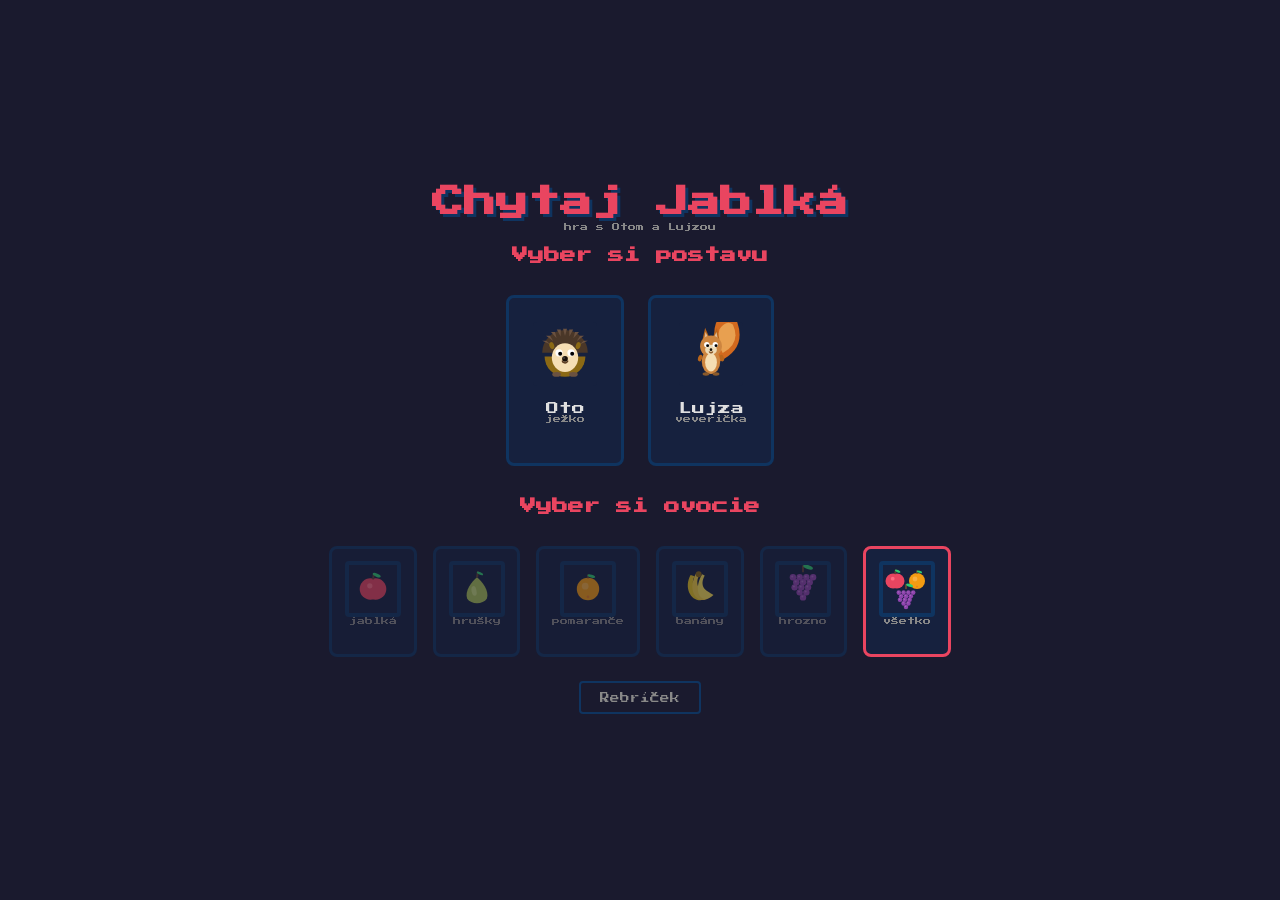
==== index.html @ d964cf7b "Show high-score in HUD, expand leaderboard to top 15 - HUD shows personal high-score (localStorage) " ====
<!DOCTYPE html>
<html lang="en">
<head>
    <meta charset="UTF-8">
    <meta name="viewport" content="width=device-width, initial-scale=1.0">
    <title>Chytaj Jablká - Oto & Lujza</title>
    <link rel="stylesheet" href="static/css/style.css">
</head>
<body>
    <h1>Chytaj Jablká</h1>
    <p class="subtitle">hra s Otom a Lujzou</p>

    <div id="char-select">
        <h2>Vyber si postavu</h2>
        <div class="char-options">
            <div class="char-option" onclick="selectCharacter('oto')">
                <canvas id="oto-preview"></canvas>
                <div class="name">Oto</div>
                <div class="subtitle">ježko</div>
            </div>
            <div class="char-option" onclick="selectCharacter('lujza')">
                <canvas id="lujza-preview"></canvas>
                <div class="name">Lujza</div>
                <div class="subtitle">veverička</div>
            </div>
        </div>

        <h2 class="fruit-title">Vyber si ovocie</h2>
        <div class="fruit-options">
            <div class="fruit-option" onclick="selectFruit('apple', this)">
                <canvas id="apple-preview"></canvas>
                <div class="subtitle">jablká</div>
            </div>
            <div class="fruit-option" onclick="selectFruit('pear', this)">
                <canvas id="pear-preview"></canvas>
                <div class="subtitle">hrušky</div>
            </div>
            <div class="fruit-option" onclick="selectFruit('orange', this)">
                <canvas id="orange-preview"></canvas>
                <div class="subtitle">pomaranče</div>
            </div>
            <div class="fruit-option" onclick="selectFruit('banana', this)">
                <canvas id="banana-preview"></canvas>
                <div class="subtitle">banány</div>
            </div>
            <div class="fruit-option" onclick="selectFruit('grapes', this)">
                <canvas id="grapes-preview"></canvas>
                <div class="subtitle">hrozno</div>
            </div>
            <div class="fruit-option active" onclick="selectFruit('all', this)">
                <canvas id="all-preview"></canvas>
                <div class="subtitle">všetko</div>
            </div>
        </div>

        <button class="leaderboard-btn" onclick="showLeaderboard()">Rebríček</button>
    </div>

    <div id="game-screen">
        <div id="hud">
            <div>Najlepšie: <span id="high-score">0</span></div>
            <div id="lives">❤❤❤</div>
        </div>
        <canvas id="game-canvas"></canvas>
        <div id="mobile-controls">
            <button id="btn-left">&#9664;</button>
            <button id="btn-right">&#9654;</button>
        </div>

        <div id="game-over">
            <h2>Koniec hry!</h2>
            <div class="score">Skóre: <span id="final-score">0</span></div>
            <div id="name-input-area">
                <input type="text" id="player-name" placeholder="Tvoje meno" maxlength="20"
                    autocomplete="off" spellcheck="false">
                <button onclick="submitScore()">Uložiť skóre</button>
            </div>
            <div id="score-saved" style="display:none">
                <p class="saved-msg">Uložené!</p>
            </div>
            <button onclick="restartGame()">Hrať znova</button>
            <button onclick="backToSelect()">Zmeniť postavu</button>
        </div>
    </div>

    <div id="leaderboard" style="display:none">
        <h2>Rebríček</h2>
        <div class="lb-tabs">
            <button class="lb-tab active" onclick="switchTab('weekly', this)">Týždeň</button>
            <button class="lb-tab" onclick="switchTab('total', this)">Celkovo</button>
        </div>
        <div id="lb-list"></div>
        <button onclick="hideLeaderboard()">Späť</button>
    </div>

    <script src="static/js/sprites.js"></script>
    <script src="static/js/sounds.js"></script>
    <script src="static/js/game.js"></script>
</body>
</html>
---- static/css/style.css ----
@import url('https://fonts.googleapis.com/css2?family=Press+Start+2P&display=swap');

* { margin: 0; padding: 0; box-sizing: border-box; }

body {
    background: #1a1a2e;
    color: #e0e0e0;
    font-family: 'Press Start 2P', monospace;
    display: flex;
    flex-direction: column;
    align-items: center;
    justify-content: center;
    min-height: 100dvh;
    overflow: hidden;
    padding: 0.5rem;
}

h1 {
    font-size: clamp(1rem, 5vw, 2rem);
    color: #e94560;
    margin-bottom: 0.3rem;
    text-shadow: 3px 3px 0 #0f3460;
}

.subtitle {
    font-size: 0.5rem;
    color: #888;
    margin-bottom: 1rem;
}

canvas {
    border: 4px solid #0f3460;
    border-radius: 4px;
    image-rendering: pixelated;
    background: #16213e;
    max-width: 100%;
    max-height: calc(100dvh - 120px);
    width: auto;
    height: auto;
}

#hud {
    display: flex;
    justify-content: space-between;
    width: 100%;
    max-width: 480px;
    padding: 0.5rem 0;
    font-size: 0.7rem;
}

#hud span {
    color: #e94560;
}

/* Character select screen */
#char-select {
    text-align: center;
}

#char-select h2 {
    font-size: 1rem;
    margin-bottom: 2rem;
    color: #e94560;
}

.char-options {
    display: flex;
    gap: 1.5rem;
    justify-content: center;
}

.fruit-title {
    margin-top: 2rem !important;
}

.fruit-options {
    display: flex;
    gap: 1rem;
    justify-content: center;
}

.fruit-option {
    cursor: pointer;
    text-align: center;
    padding: 0.8rem;
    border: 3px solid #0f3460;
    border-radius: 8px;
    background: #16213e;
    transition: all 0.2s;
    opacity: 0.5;
}

.fruit-option:hover {
    border-color: #e94560;
    opacity: 0.8;
}

.fruit-option.active {
    border-color: #e94560;
    opacity: 1;
}

.char-option {
    cursor: pointer;
    text-align: center;
    padding: 1.5rem;
    border: 3px solid #0f3460;
    border-radius: 8px;
    background: #16213e;
    transition: all 0.2s;
}

.char-option:hover {
    border-color: #e94560;
    transform: scale(1.05);
}

.char-option canvas {
    border: none;
    margin-bottom: 0.5rem;
}

.char-option .name {
    font-size: 0.8rem;
    color: #e0e0e0;
    margin-top: 0.5rem;
}

/* Game over */
#game-over {
    display: none;
    text-align: center;
    position: absolute;
    top: 50%;
    left: 50%;
    transform: translate(-50%, -50%);
    z-index: 10;
}

#game-over h2 {
    font-size: 1.5rem;
    color: #e94560;
    margin-bottom: 1rem;
}

#game-over .score {
    font-size: 0.8rem;
    margin-bottom: 2rem;
}

#game-over button {
    font-family: 'Press Start 2P', monospace;
    font-size: 0.7rem;
    padding: 0.8rem 1.5rem;
    background: #e94560;
    color: white;
    border: none;
    border-radius: 4px;
    cursor: pointer;
    margin: 0.3rem;
}

#game-over button:hover {
    background: #c73652;
}

/* Name input */
#player-name {
    font-family: 'Press Start 2P', monospace;
    font-size: 0.6rem;
    padding: 0.6rem 1rem;
    border: 2px solid #0f3460;
    border-radius: 4px;
    background: #16213e;
    color: #e0e0e0;
    outline: none;
    width: 180px;
    margin-bottom: 0.5rem;
}

#player-name:focus {
    border-color: #e94560;
}

#name-input-area {
    margin-bottom: 1rem;
}

#name-input-area button {
    font-size: 0.55rem;
    padding: 0.5rem 1rem;
}

.saved-msg {
    color: #2ecc71;
    font-size: 0.7rem;
    margin-bottom: 1rem;
}

/* Leaderboard */
#leaderboard {
    text-align: center;
    max-width: 400px;
    width: 90vw;
}

#leaderboard h2 {
    font-size: 1.2rem;
    color: #e94560;
    margin-bottom: 1rem;
}

.lb-tabs {
    display: flex;
    justify-content: center;
    gap: 0.5rem;
    margin-bottom: 1rem;
}

.lb-tab {
    font-family: 'Press Start 2P', monospace;
    font-size: 0.6rem;
    padding: 0.5rem 1rem;
    border: 2px solid #0f3460;
    border-radius: 4px;
    background: transparent;
    color: #888;
    cursor: pointer;
}

.lb-tab.active {
    border-color: #e94560;
    color: #e94560;
}

#lb-list {
    margin-bottom: 1rem;
}

.lb-row {
    display: flex;
    justify-content: space-between;
    padding: 0.4rem 0.8rem;
    font-size: 0.6rem;
    border-bottom: 1px solid #0f3460;
}

.lb-row .lb-rank {
    color: #e94560;
    width: 2rem;
    text-align: left;
}

.lb-row .lb-name {
    flex: 1;
    text-align: left;
}

.lb-row .lb-score {
    color: #e94560;
    width: 4rem;
    text-align: right;
}

.lb-highlight {
    background: #0f3460;
    border-radius: 4px;
    color: #e94560;
}

.lb-highlight .lb-name {
    color: #e94560;
}

.lb-empty {
    color: #555;
    font-size: 0.6rem;
    padding: 2rem 0;
}

#leaderboard > button {
    font-family: 'Press Start 2P', monospace;
    font-size: 0.6rem;
    padding: 0.6rem 1.2rem;
    background: #e94560;
    color: white;
    border: none;
    border-radius: 4px;
    cursor: pointer;
}

#leaderboard > button:hover {
    background: #c73652;
}

/* Mobile controls */
#mobile-controls {
    display: none;
    justify-content: center;
    gap: 2rem;
    padding: 0.5rem 0;
}

#mobile-controls button {
    font-size: 2rem;
    width: 70px;
    height: 50px;
    border: 3px solid #0f3460;
    border-radius: 8px;
    background: #16213e;
    color: #e0e0e0;
    cursor: pointer;
    user-select: none;
    -webkit-user-select: none;
    touch-action: manipulation;
}

#mobile-controls button:active {
    background: #e94560;
    border-color: #e94560;
}

@media (pointer: coarse) {
    #mobile-controls {
        display: flex;
    }
}

.leaderboard-btn {
    font-family: 'Press Start 2P', monospace;
    font-size: 0.6rem;
    padding: 0.6rem 1.2rem;
    background: transparent;
    color: #888;
    border: 2px solid #0f3460;
    border-radius: 4px;
    cursor: pointer;
    margin-top: 1.5rem;
}

.leaderboard-btn:hover {
    border-color: #e94560;
    color: #e94560;
}

#game-screen {
    display: none;
    position: relative;
}
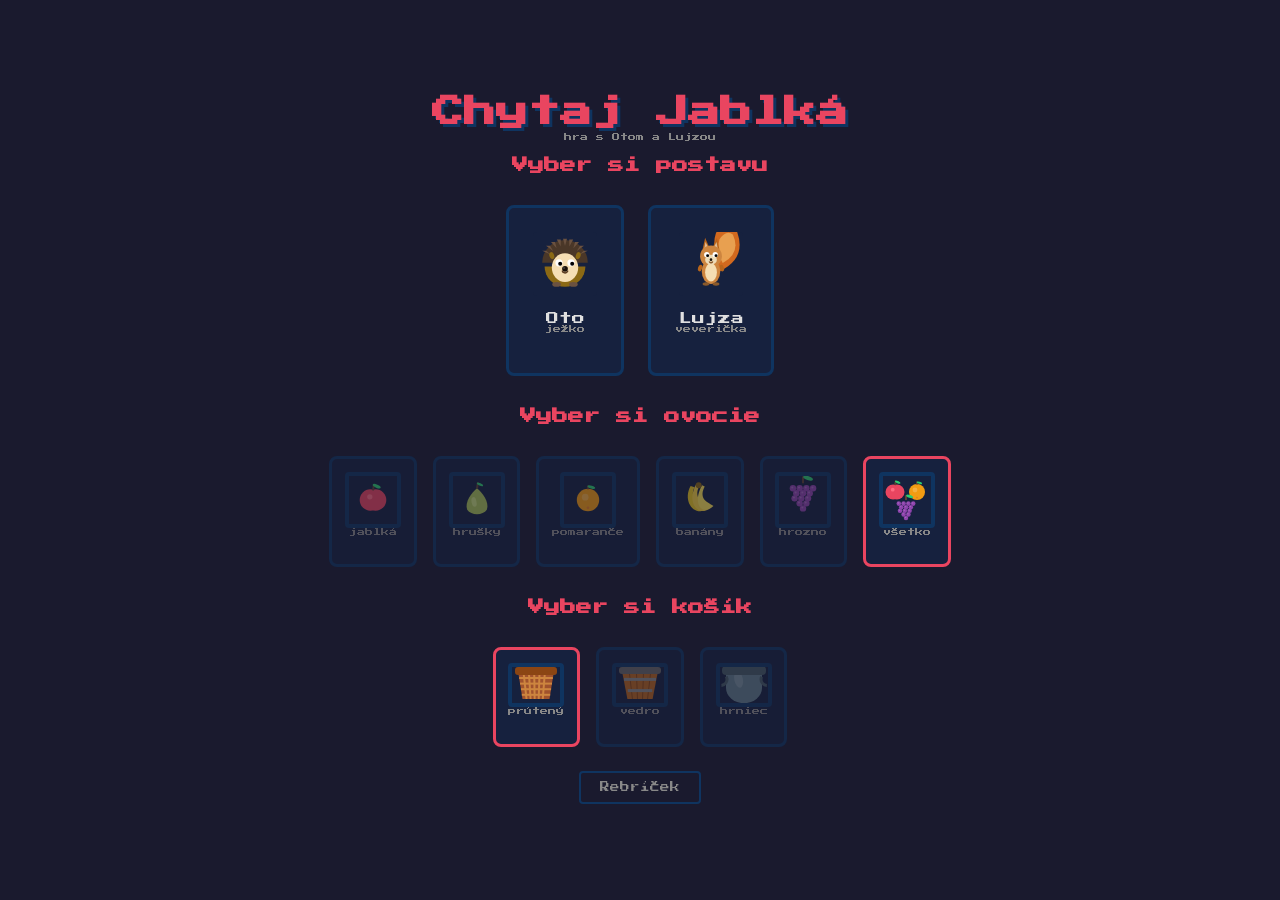
==== commit 4c0e4a6f: "Add basket picker: woven, bucket, and pot Three basket styles to choose from on the start screen: - " ====
--- a/index.html
+++ b/index.html
@@ -4,6 +4,7 @@
     <meta charset="UTF-8">
     <meta name="viewport" content="width=device-width, initial-scale=1.0">
     <title>Chytaj Jablká - Oto & Lujza</title>
+    <link rel="icon" type="image/svg+xml" href="static/favicon.svg">
     <link rel="stylesheet" href="static/css/style.css">
 </head>
 <body>
@@ -53,6 +54,22 @@
             </div>
         </div>
 
+        <h2 class="fruit-title">Vyber si košík</h2>
+        <div class="fruit-options">
+            <div class="fruit-option active" onclick="selectBasket('woven', this)">
+                <canvas id="basket-woven-preview"></canvas>
+                <div class="subtitle">prútený</div>
+            </div>
+            <div class="fruit-option" onclick="selectBasket('bucket', this)">
+                <canvas id="basket-bucket-preview"></canvas>
+                <div class="subtitle">vedro</div>
+            </div>
+            <div class="fruit-option" onclick="selectBasket('pot', this)">
+                <canvas id="basket-pot-preview"></canvas>
+                <div class="subtitle">hrniec</div>
+            </div>
+        </div>
+
         <button class="leaderboard-btn" onclick="showLeaderboard()">Rebríček</button>
     </div>
 
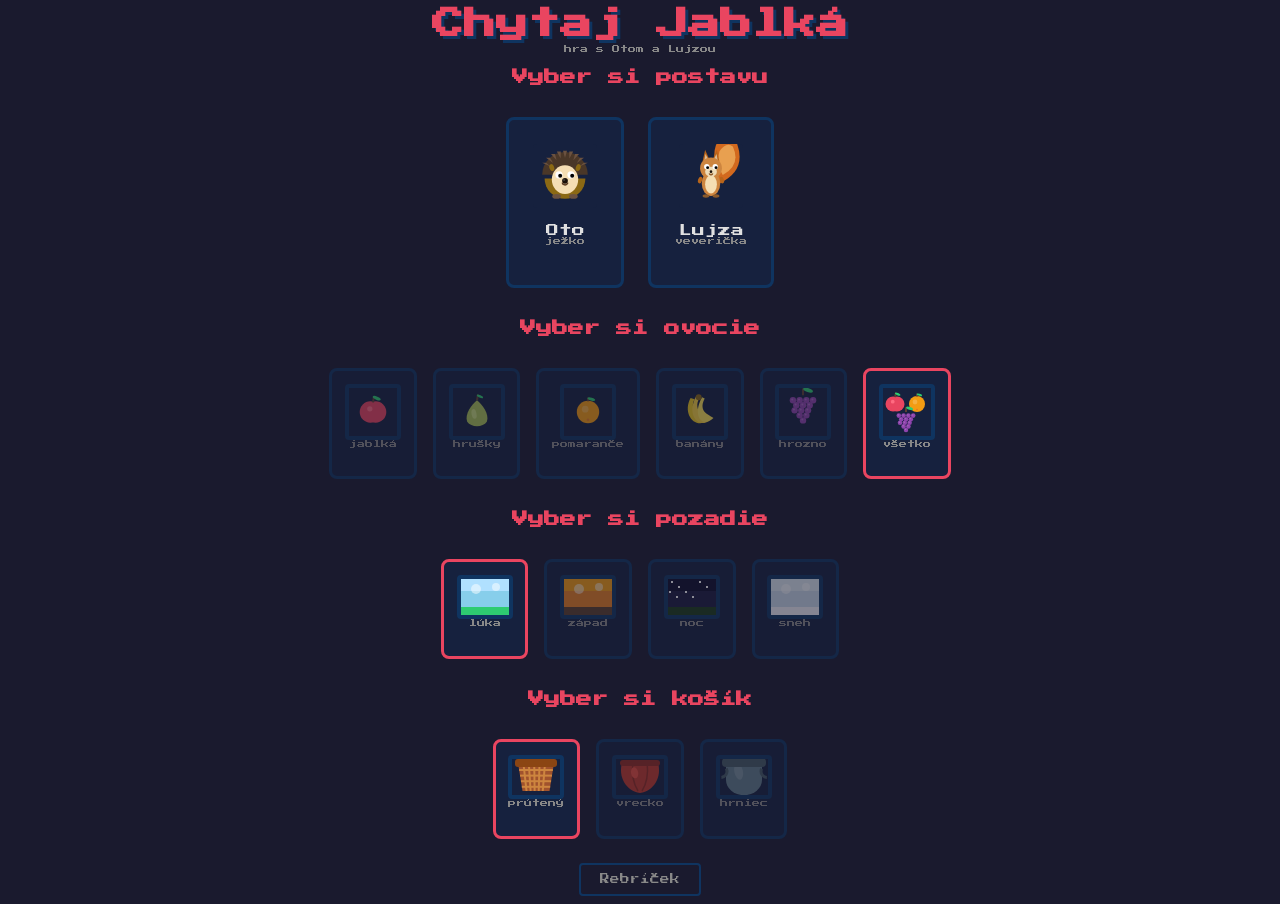
==== commit 6b82e606: "Add background picker and redesign bucket basket into red bag Backgrounds: meadow (default), sunset " ====
--- a/index.html
+++ b/index.html
@@ -54,6 +54,26 @@
             </div>
         </div>
 
+        <h2 class="fruit-title">Vyber si pozadie</h2>
+        <div class="fruit-options">
+            <div class="fruit-option active" onclick="selectBg('meadow', this)">
+                <canvas id="bg-meadow-preview"></canvas>
+                <div class="subtitle">lúka</div>
+            </div>
+            <div class="fruit-option" onclick="selectBg('sunset', this)">
+                <canvas id="bg-sunset-preview"></canvas>
+                <div class="subtitle">západ</div>
+            </div>
+            <div class="fruit-option" onclick="selectBg('night', this)">
+                <canvas id="bg-night-preview"></canvas>
+                <div class="subtitle">noc</div>
+            </div>
+            <div class="fruit-option" onclick="selectBg('snow', this)">
+                <canvas id="bg-snow-preview"></canvas>
+                <div class="subtitle">sneh</div>
+            </div>
+        </div>
+
         <h2 class="fruit-title">Vyber si košík</h2>
         <div class="fruit-options">
             <div class="fruit-option active" onclick="selectBasket('woven', this)">
@@ -62,7 +82,7 @@
             </div>
             <div class="fruit-option" onclick="selectBasket('bucket', this)">
                 <canvas id="basket-bucket-preview"></canvas>
-                <div class="subtitle">vedro</div>
+                <div class="subtitle">vrecko</div>
             </div>
             <div class="fruit-option" onclick="selectBasket('pot', this)">
                 <canvas id="basket-pot-preview"></canvas>
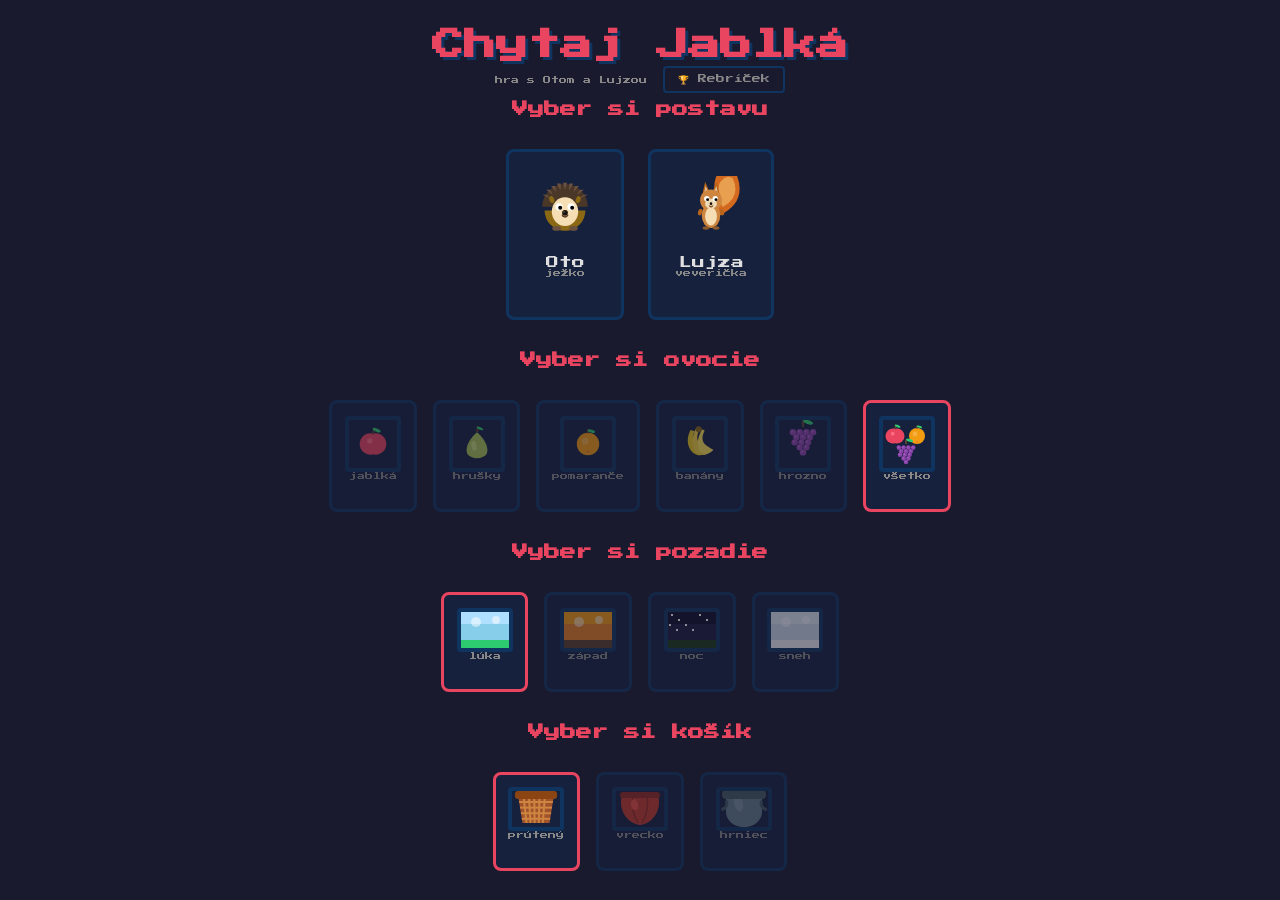
==== commit ade764ed: "Move leaderboard button to top next to subtitle with trophy icon Co-Authored-By: Claude Opus 4.6 (1M" ====
--- a/index.html
+++ b/index.html
@@ -9,7 +9,10 @@
 </head>
 <body>
     <h1>Chytaj Jablká</h1>
-    <p class="subtitle">hra s Otom a Lujzou</p>
+    <div style="display:flex; align-items:center; gap:1rem; margin-bottom:0.5rem;">
+        <p class="subtitle" style="margin:0">hra s Otom a Lujzou</p>
+        <button class="leaderboard-btn" onclick="showLeaderboard()" style="margin:0; font-size:0.55rem; padding:0.4rem 0.8rem;">🏆 Rebríček</button>
+    </div>
 
     <div id="char-select">
         <h2>Vyber si postavu</h2>
@@ -90,7 +93,6 @@
             </div>
         </div>
 
-        <button class="leaderboard-btn" onclick="showLeaderboard()">Rebríček</button>
     </div>
 
     <div id="game-screen">
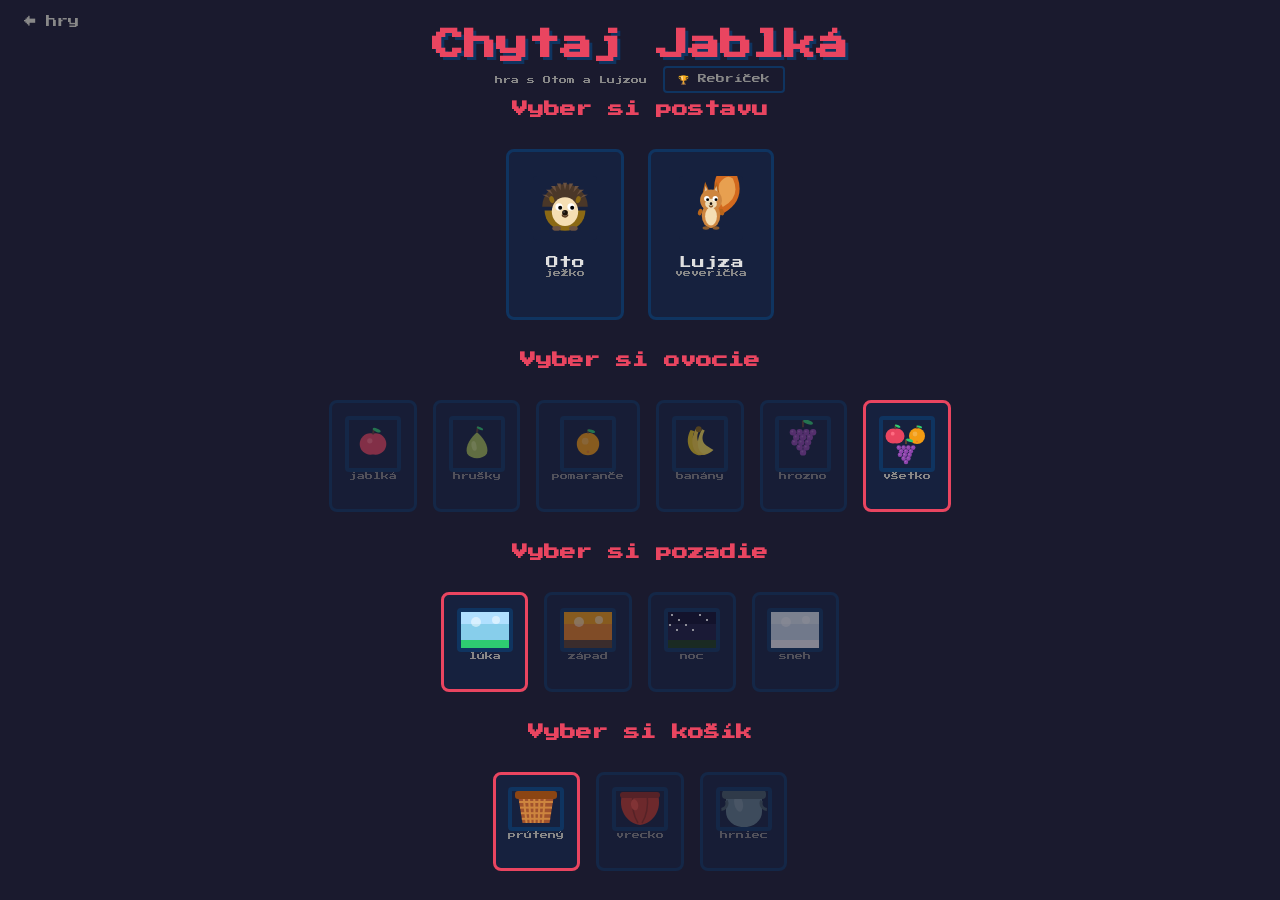
==== commit d993237c: "Add back link to games homepage Co-Authored-By: Claude Opus 4.6 (1M context) <noreply@anthropic.com>" ====
--- a/index.html
+++ b/index.html
@@ -8,6 +8,7 @@
     <link rel="stylesheet" href="static/css/style.css">
 </head>
 <body>
+    <a href="/" style="position:absolute; top:1rem; left:1.5rem; color:#888; text-decoration:none; font-size:0.7rem; font-family:'Press Start 2P',monospace;" onmouseover="this.style.color='#e94560'" onmouseout="this.style.color='#888'">&larr; hry</a>
     <h1>Chytaj Jablká</h1>
     <div style="display:flex; align-items:center; gap:1rem; margin-bottom:0.5rem;">
         <p class="subtitle" style="margin:0">hra s Otom a Lujzou</p>
